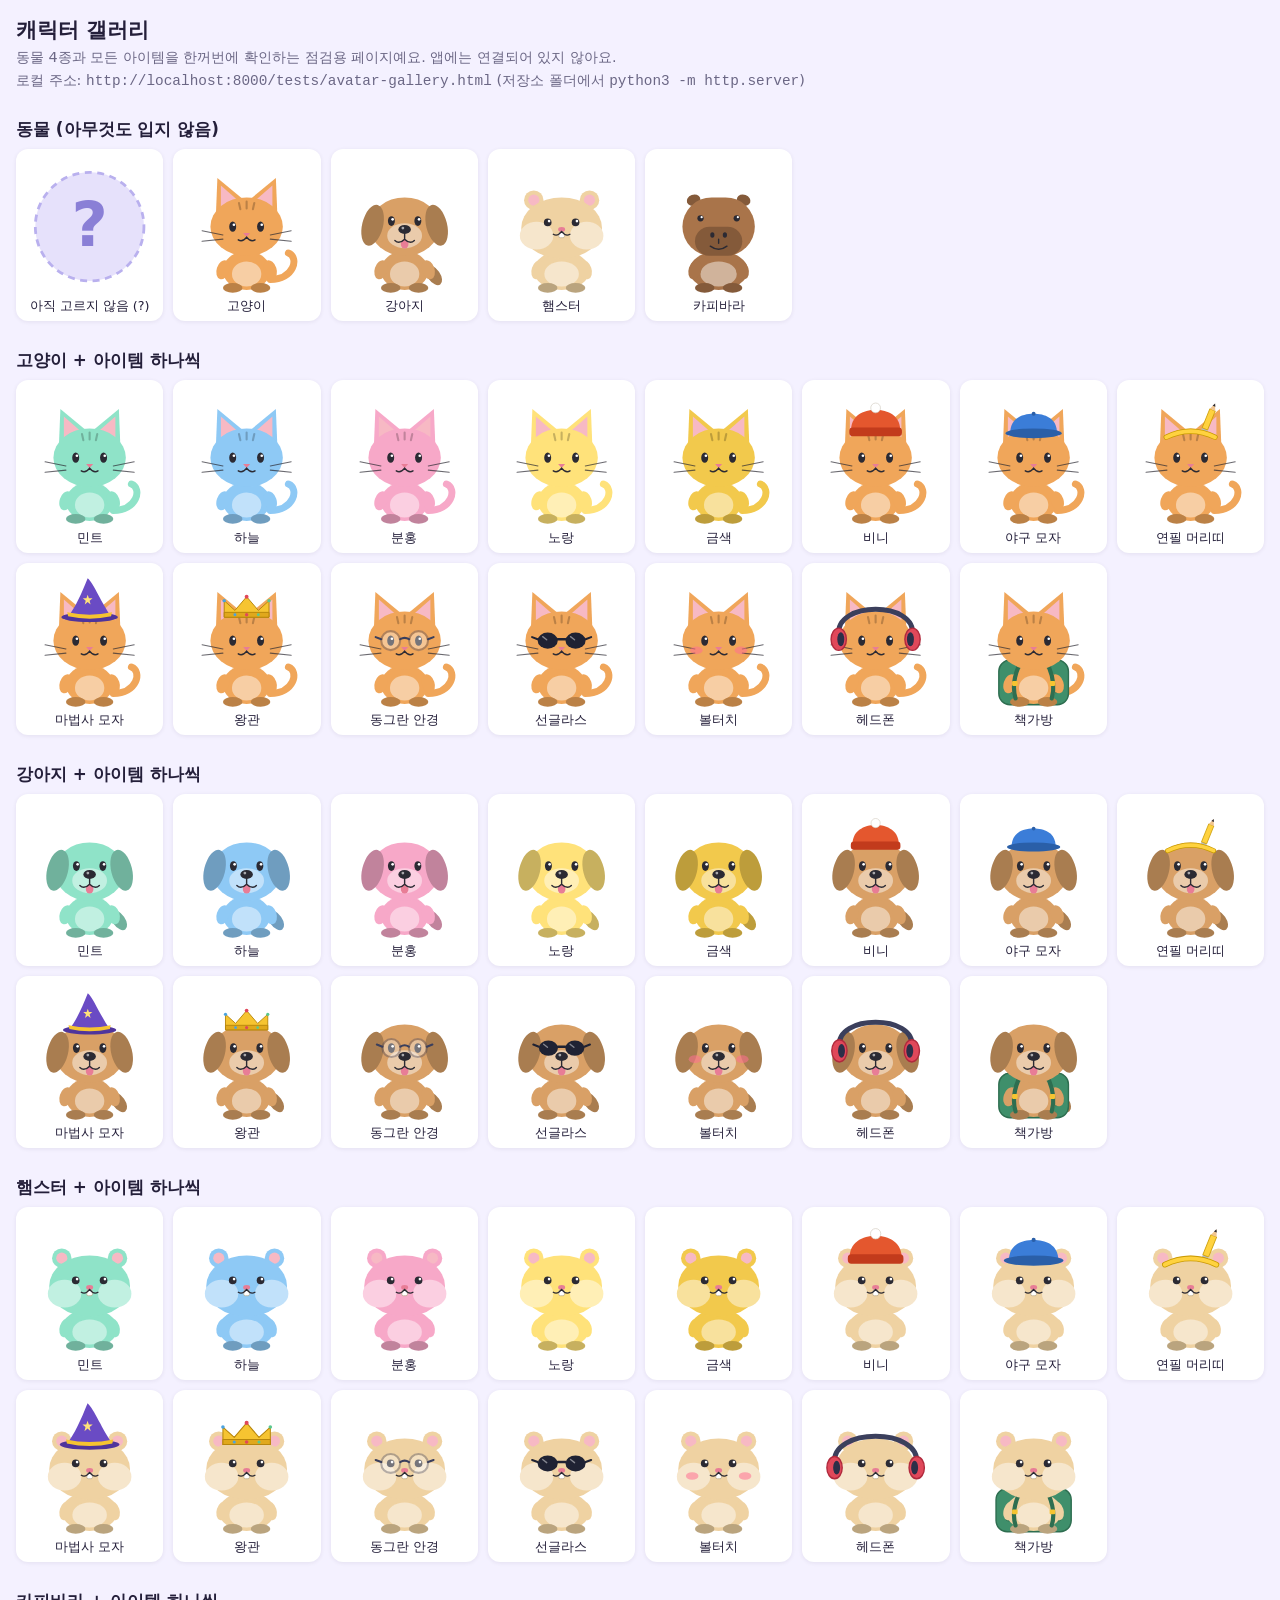
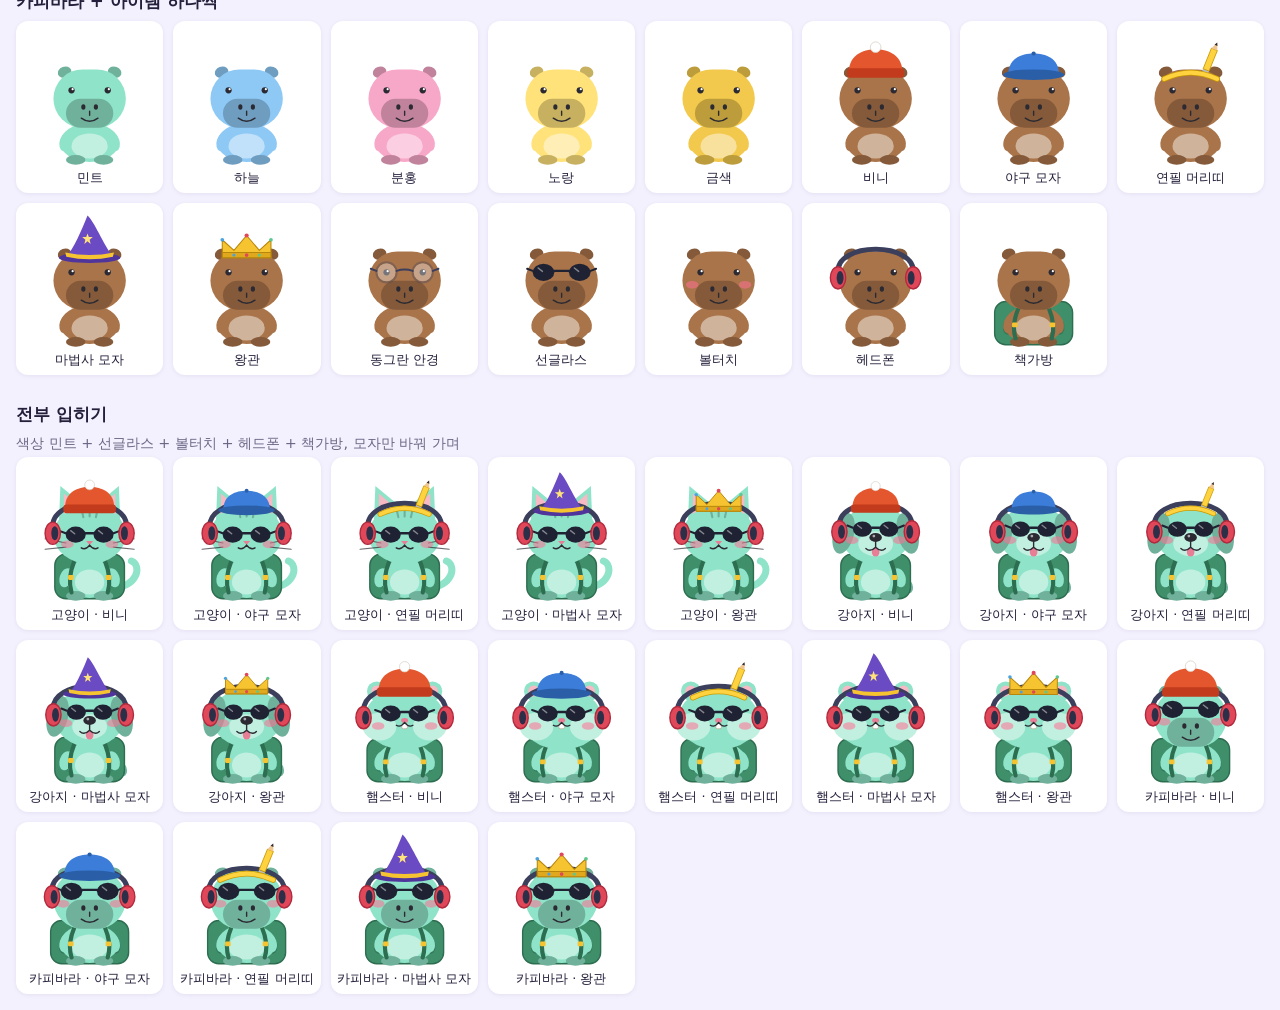
==== tests/avatar-gallery.html @ a23b1b9d "Add SVG avatar renderer and a gallery page for checking all animals and items ui-character.js turns " ====
<!DOCTYPE html>
<html lang="ko">
<head>
  <meta charset="UTF-8">
  <meta name="viewport" content="width=device-width, initial-scale=1">
  <title>Study Quest - 캐릭터 갤러리</title>
  <style>
    body { margin: 0; padding: 16px; font-family: system-ui, -apple-system, "Segoe UI", Roboto, sans-serif; background: #f4f1ff; color: #241f3a; }
    h1 { font-size: 1.3rem; margin: 0 0 4px; }
    h2 { font-size: 1.05rem; margin: 28px 0 8px; }
    p { margin: 4px 0; color: #6b6785; font-size: 0.9rem; }
    .grid { display: grid; grid-template-columns: repeat(auto-fill, minmax(130px, 1fr)); gap: 10px; }
    figure { margin: 0; padding: 8px 4px 6px; background: #fff; border-radius: 12px; text-align: center; box-shadow: 0 1px 4px rgba(36, 31, 58, 0.08); }
    figure svg { width: 100%; height: auto; display: block; }
    figcaption { font-size: 0.8rem; margin-top: 2px; }
    .big { grid-template-columns: repeat(auto-fill, minmax(200px, 1fr)); }
  </style>
</head>
<body>
  <h1>캐릭터 갤러리</h1>
  <p>동물 4종과 모든 아이템을 한꺼번에 확인하는 점검용 페이지예요. 앱에는 연결되어 있지 않아요.</p>
  <p>로컬 주소: <code>http://localhost:8000/tests/avatar-gallery.html</code> (저장소 폴더에서 <code>python3 -m http.server</code>)</p>
  <div id="gallery"></div>

  <script type="module">
    import { ANIMALS, ITEMS, SLOTS } from "../js/character.js";
    import { createAvatar } from "../js/ui-character.js";

    const root = document.getElementById("gallery");
    const empty = () => Object.fromEntries(SLOTS.map((slot) => [slot, null]));
    const FULL = { color: "mint", hat: "wizard", eyes: "sunglasses", cheek: "blush", ears: "headphones", back: "bag" };

    function section(title, note) {
      const h = document.createElement("h2");
      h.textContent = title;
      const grid = document.createElement("div");
      grid.className = "grid";
      root.append(h);
      if (note) {
        const p = document.createElement("p");
        p.textContent = note;
        root.append(p);
      }
      root.append(grid);
      return grid;
    }

    function tile(grid, character, label) {
      const figure = document.createElement("figure");
      figure.append(createAvatar(character));
      const caption = document.createElement("figcaption");
      caption.textContent = label;
      figure.append(caption);
      grid.append(figure);
    }

    // 1. the animals as they are
    const base = section("동물 (아무것도 입지 않음)");
    tile(base, { animal: null, equipped: empty() }, "아직 고르지 않음 (?)");
    for (const a of ANIMALS) tile(base, { animal: a.id, equipped: empty() }, a.name);

    // 2. every item on every animal
    for (const a of ANIMALS) {
      const grid = section(`${a.name} + 아이템 하나씩`);
      for (const item of ITEMS) tile(grid, { animal: a.id, equipped: { ...empty(), [item.slot]: item.id } }, item.name);
    }

    // 3. full outfits: all slots at once, with each hat
    const outfits = section("전부 입히기", "색상 민트 + 선글라스 + 볼터치 + 헤드폰 + 책가방, 모자만 바꿔 가며");
    for (const a of ANIMALS) {
      for (const hat of ITEMS.filter((i) => i.slot === "hat")) {
        tile(outfits, { animal: a.id, equipped: { ...FULL, hat: hat.id } }, `${a.name} · ${hat.name}`);
      }
    }
  </script>
</body>
</html>
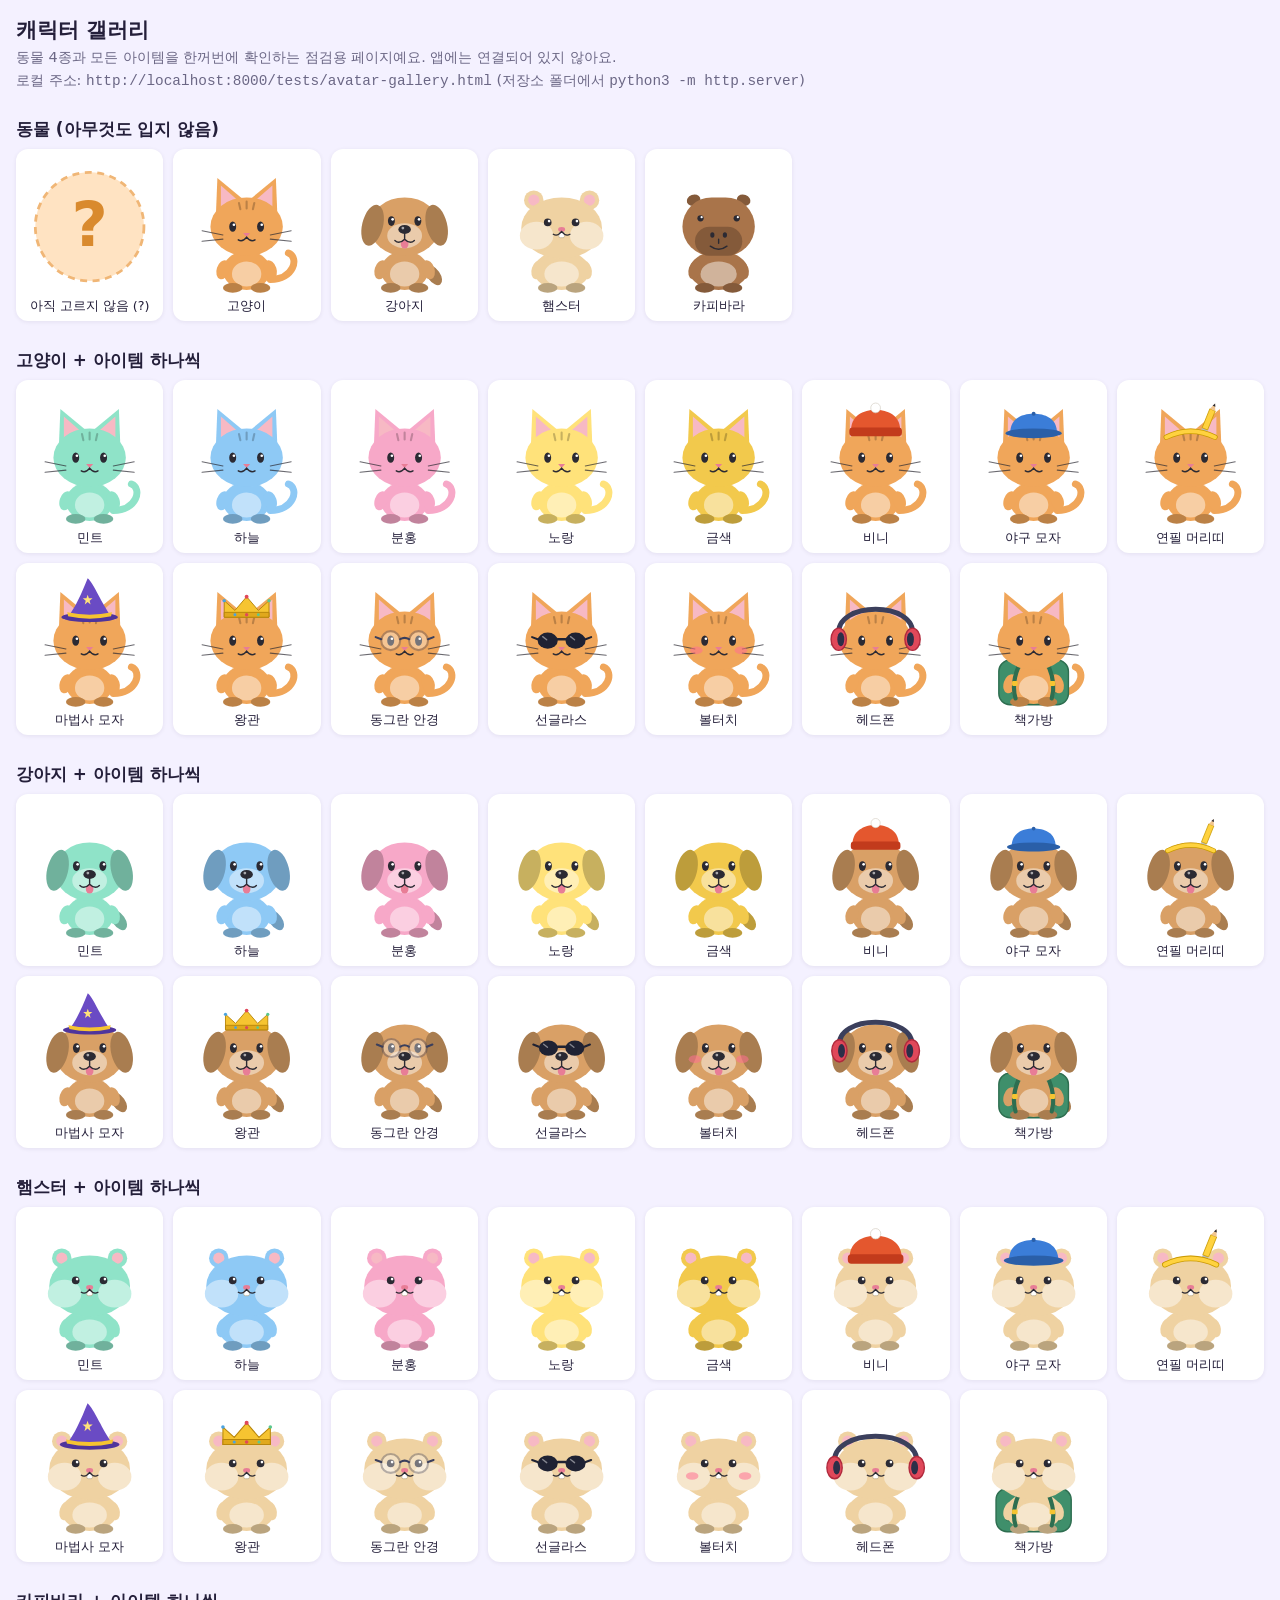
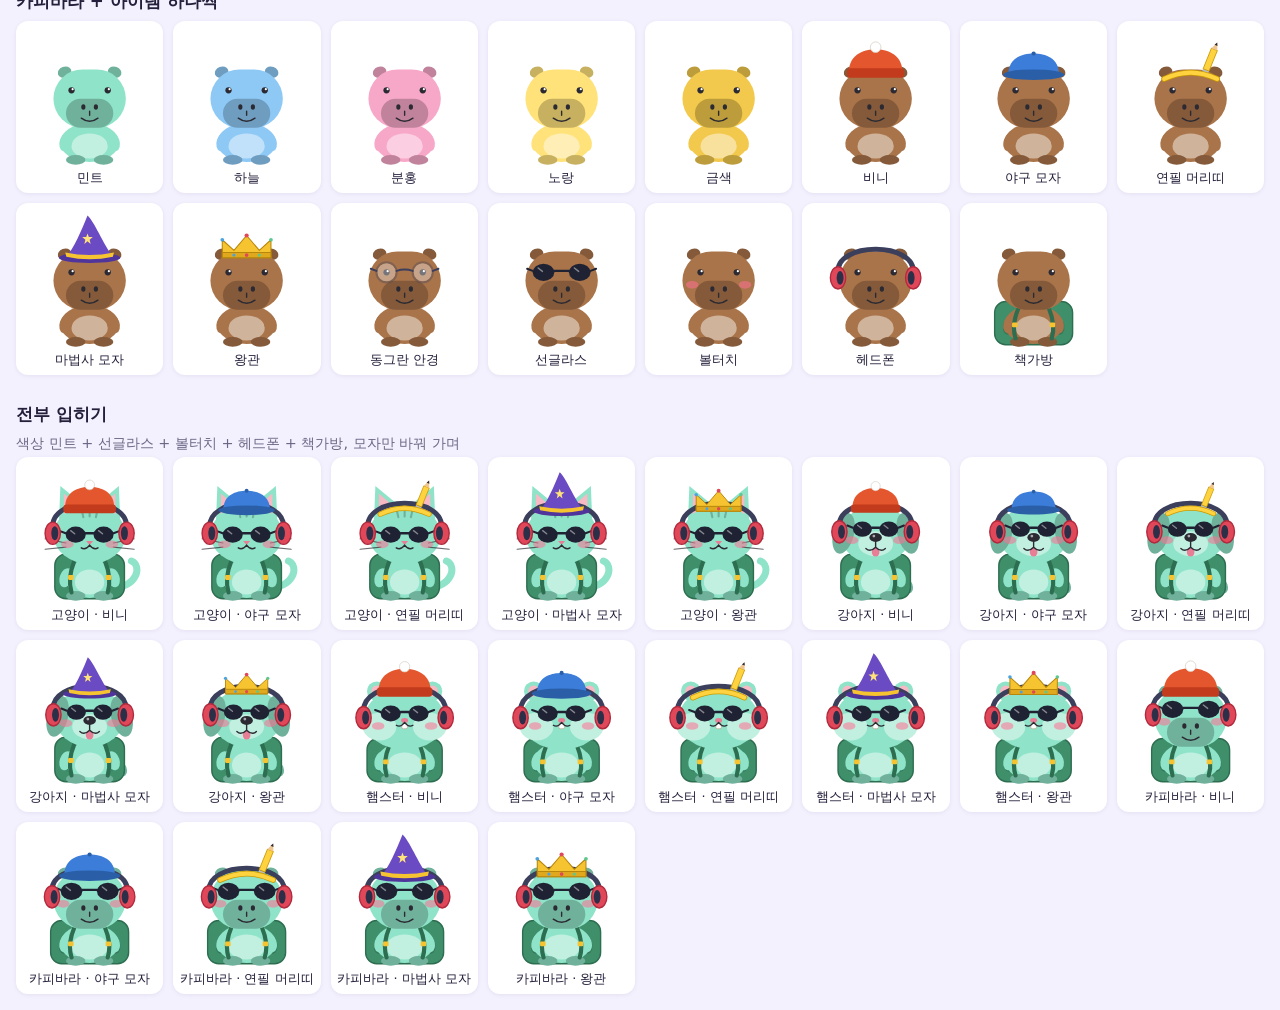
==== commit 7aa913bc: "Rename to Study with Pet (tagline) and let the user name the pet - Visible name 'Study with Pet' + t" ====
--- a/tests/avatar-gallery.html
+++ b/tests/avatar-gallery.html
@@ -3,7 +3,7 @@
 <head>
   <meta charset="UTF-8">
   <meta name="viewport" content="width=device-width, initial-scale=1">
-  <title>Study Quest - 캐릭터 갤러리</title>
+  <title>Study with Pet - 캐릭터 갤러리</title>
   <style>
     body { margin: 0; padding: 16px; font-family: system-ui, -apple-system, "Segoe UI", Roboto, sans-serif; background: #f4f1ff; color: #241f3a; }
     h1 { font-size: 1.3rem; margin: 0 0 4px; }
